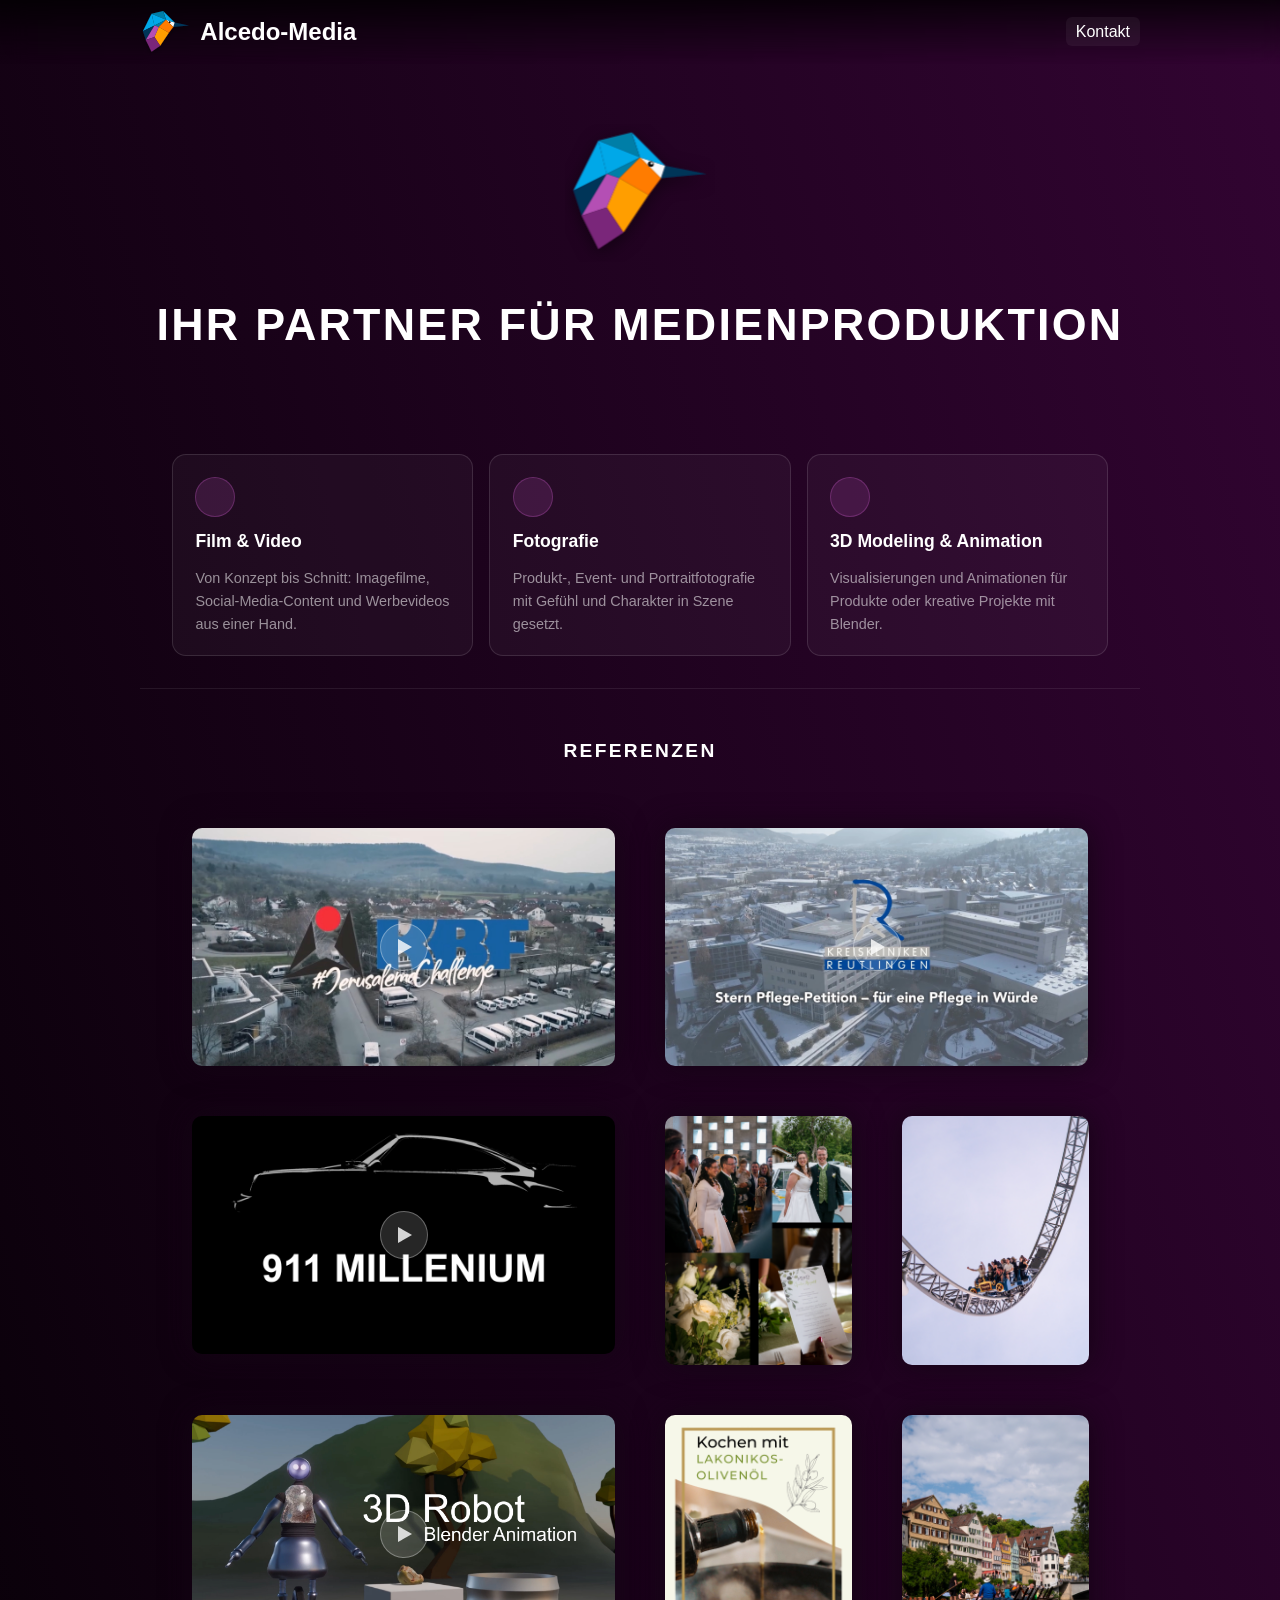
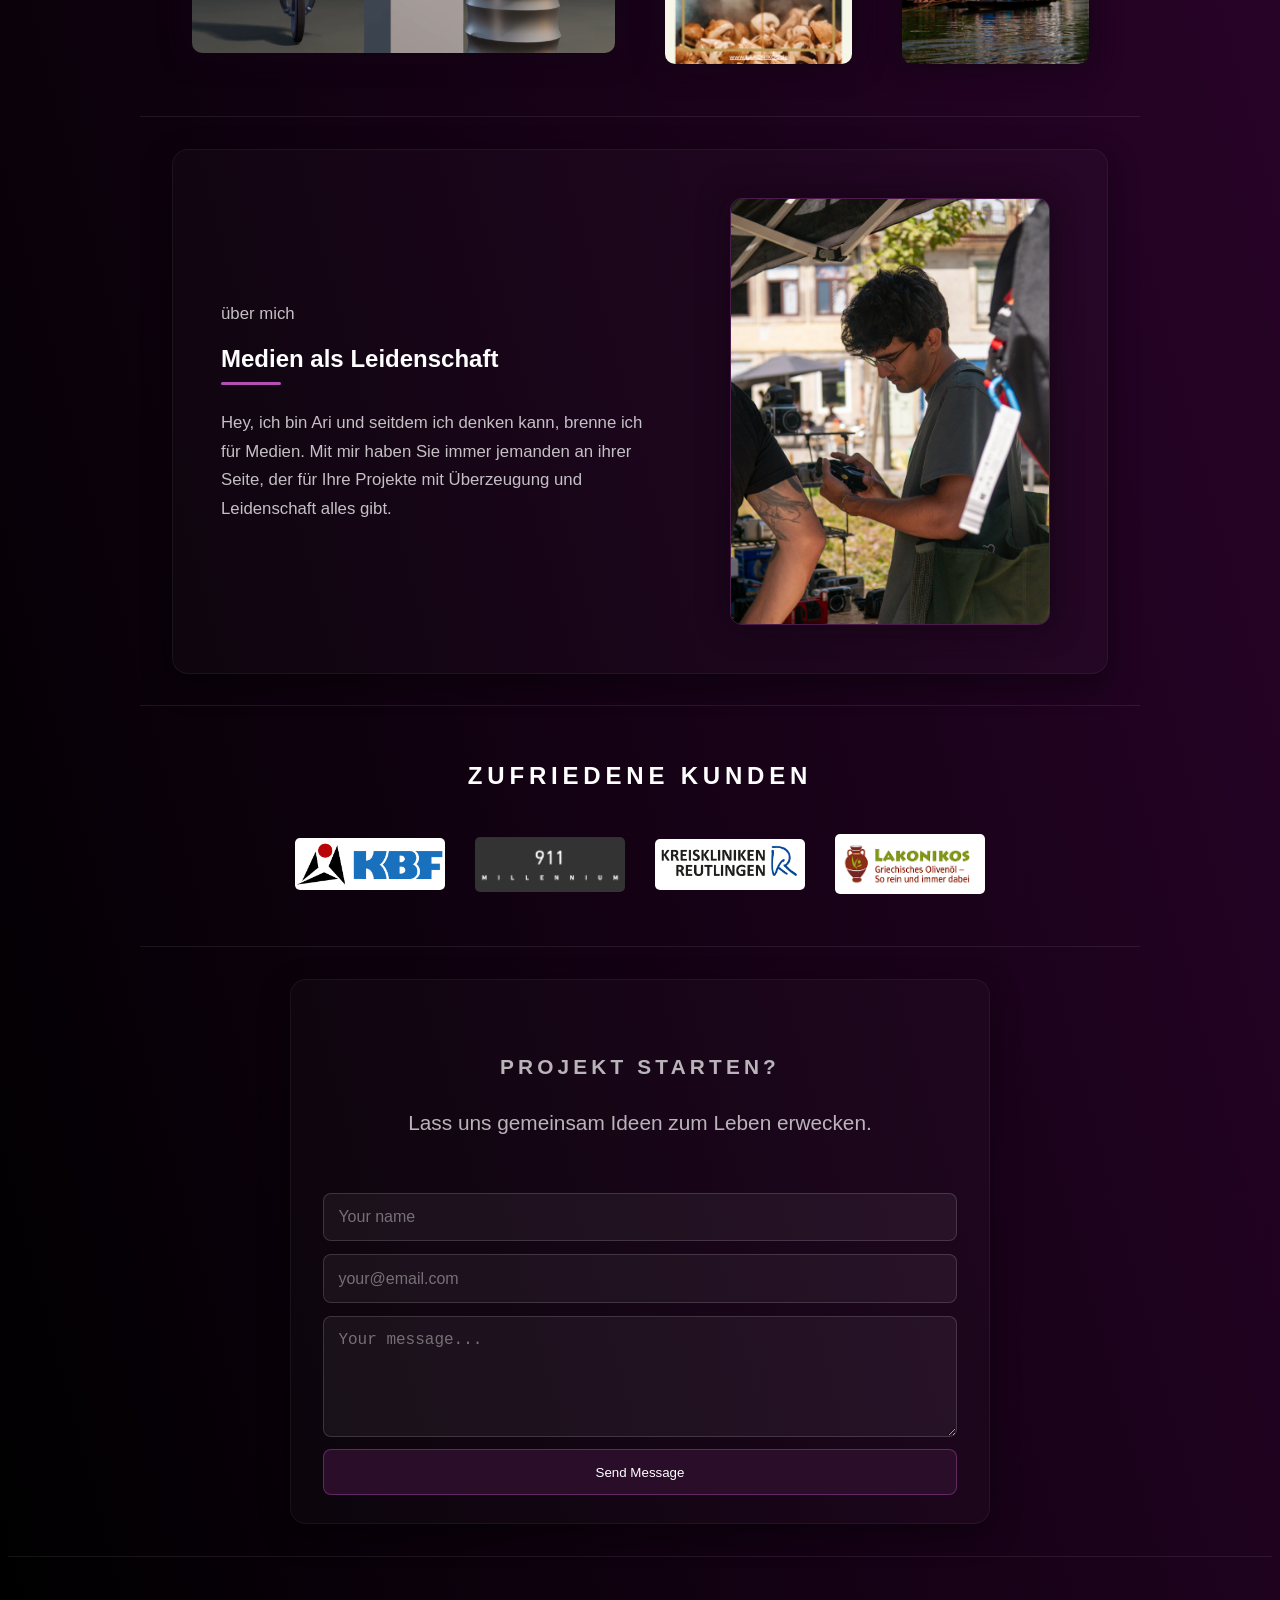
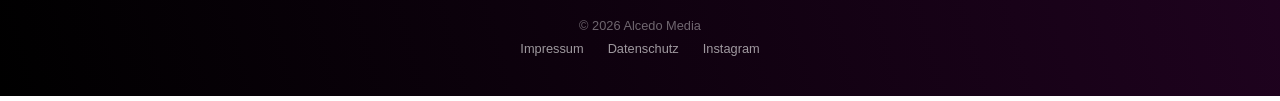
==== 2.0MeineWebsite.html @ e4ddd3fe "Commitig prototype" ====
<!DOCTYPE html>
<html lang="de">
<head>
  <meta charset="UTF-8">
  <meta name="viewport" content="width=device-width, initial-scale=1.0">
  <title>Alcedo Media</title>
  <link rel="icon" type="image/svg+xml" href="./logo.svg">
  <link rel="stylesheet" href="style.css">
  <link rel="stylesheet" href="https://cdn.jsdelivr.net/npm/@tabler/icons-webfont@latest/tabler-icons.min.css">
</head>

<body>

  <!-- ── Hero-Bereich ──────────────────────────────────────── -->
<br>
<br>
<div class="logo-container">
    <svg xmlns="http://www.w3.org/2000/svg" viewBox="20 30 180 165" class="anim-logo centered-logo">
      <defs>
        <filter id="glow" x="-20%" y="-20%" width="140%" height="140%">
          <feDropShadow dx="0" dy="5" stdDeviation="10" flood-color="rgba(0,0,0,0.5)"/>
        </filter>
      </defs>
      <g filter="url(#glow)" class="logo-group">
        <polygon points="190,90 140,80 135,95" fill="#003459" class="draw-item" />
        <polygon points="135,95 140,80 110,70" fill="#f8f9fa" class="draw-item" />
        <polygon points="140,80 100,40 110,70" fill="#00A8E8" class="draw-item" />
        <polygon points="100,40 60,50 110,70" fill="#007EA7" class="draw-item" />
        <polygon points="60,50 70,90 110,70" fill="#00A8E8" class="draw-item" />
        <polygon points="110,70 70,90 85,95" fill="#007EA7" class="draw-item" />
        <polygon points="60,50 30,110 70,90" fill="#00A8E8" class="draw-item" />
        <polygon points="70,90 30,110 40,140" fill="#003459" class="draw-item" />
        <polygon points="110,70 135,95 120,115 85,95" fill="#FF7B00" class="draw-item" />
        <polygon points="120,115 90,160 70,130 85,95" fill="#FF9E00" class="draw-item" />
        <polygon points="85,95 70,90 40,140 70,130" fill="rgb(180,80,180)" class="draw-item" />
        <polygon points="40,140 70,130 90,160 60,180" fill="#7a287a" class="draw-item" />
        
        <circle cx="123" cy="78" r="3.5" fill="#000000" class="eye" />
        <circle cx="124" cy="77" r="1.5" fill="#ffffff" class="eye" />
      </g>
    </svg>
  </div>
  <h2 class="top-label">Ihr Partner für Medienproduktion</h2>


<div  class="cta-section blende-in">
  <p></p>
</div>


  <!-- ── Topbar / Navigation ───────────────────────────────── -->

<div class="topbar">
  <div class="topbar-inner">

    <a href="index.html" class="home-button">
      <img src="./logo.svg" alt="Alcedo Logo" class="inline-logo">
      Alcedo-Media
    </a>

    <!-- Hamburger Button -->
    <div class="hamburger" id="hamburger">
      <span></span>
      <span></span>
      <span></span>
    </div>

    <!-- Navigation -->
    <ul class="nav" id="nav">
      <li><a href="#contacting">Kontakt</a></li>
    </ul>

  </div>
</div>
  
  <!-- ── 3. Leistungen ─────────────────────────────────────── -->
<section id="leist">
  <p class="section-label-big"></p>
  <div class="leist-cards">

      <div class="leist-card">
      <div class="leist-card-icon">
        <i class="ti ti-video" aria-hidden="true"></i>
      </div>
      <h3 class="leist-card-title">Film & Video</h3>
      <p class="leist-card-desc">Von Konzept bis Schnitt: Imagefilme, Social-Media-Content und Werbevideos aus einer Hand.</p>
    </div>

    <div class="leist-card">
      <div class="leist-card-icon">
        <i class="ti ti-camera" aria-hidden="true"></i>
      </div>
      <h3 class="leist-card-title">Fotografie</h3>
      <p class="leist-card-desc">Produkt-, Event- und Portraitfotografie mit Gefühl und Charakter in Szene gesetzt.</p>
    </div>

  
    <div class="leist-card">
      <div class="leist-card-icon">
        <i class="ti ti-box-model" aria-hidden="true"></i>
      </div>
      <h3 class="leist-card-title">3D Modeling & Animation</h3>
      <p class="leist-card-desc">Visualisierungen und Animationen für Produkte oder kreative Projekte mit Blender.</p>
    </div>

  </div>
</section>


  <!-- ── 1. Referenzen ─────────────────────────────────────── -->
  <section id="work">
    <p class="section-label">Referenzen<br>
<br></p>
    <div class="gallery">

      <!-- Video-Items: data-youtube = YouTube-Video-ID -->
      <a href="#" data-youtube="0O08ParzMEc?si=DoXPtKa6760mO6k_"  data-caption="Bei AP-Film an der gesamten Produktion Mitgewirkt" class="gallery-item-wrapper video-item animation youtube-link">
        <img src="./KBF Jerus.jpg" alt="KBF Jerusalem">
        <div class="play-icon"></div>
      </a>

      <a href="#" data-youtube="JMG1xBxL0fE?si=UpP2_S_4k72Jt41C"  data-caption="Bei AP-Film an der gesamten Produktion Mitgewirkt" class="gallery-item-wrapper video-item animation youtube-link">
        <img src="./KK RL.jpg" alt="Kreisklinik Reutlingen">
        <div class="play-icon"></div>
      </a>

      <a href="#" data-youtube="L6qSjLmOwjU?si=tO8hRNcLg51GVo6A"  data-caption="Bei AP-Film an der gesamten Produktion Mitgewirkt" class="gallery-item-wrapper video-item animation youtube-link">
        <img src="./911MilThum.jpg" alt="911 Millionen">
        <div class="play-icon"></div>
      </a>

      <!-- Foto-Items: data-caption = Text in der Lightbox -->
      <div class="gallery-item-wrapper image-item animation" data-caption="Hochzeits Fotografie">
        <img src="./Wedding.png" alt="Hochzeit">
        <p class="gallery-caption"></p>
      </div>

      <div class="gallery-item-wrapper image-item animation" data-caption="Tripsdrill">
        <img src="./Tripsdrill.jpg" alt="Tripsdrill">
        <p class="gallery-caption"></p>
      </div>

      <a href="#" data-youtube="4t73fJJITXk" class="gallery-item-wrapper video-item animation youtube-link">
        <img src="./RobotThumb.jpg" alt="Roboter Projekt">
        <div class="play-icon"></div>
        <p class="gallery-caption"></p>
      </a>

      <div class="gallery-item-wrapper image-item animation" data-caption="Lakonikos Kochbuch">
        <img src="./Lak.jpg" alt="Lakonikos Kochbuch">
        <p class="gallery-caption"></p>
      </div>

      <div class="gallery-item-wrapper image-item animation" data-caption="Tüb. Stocherkahn">
        <img src="./Tübi.jpg" alt="Tübingen Stocherkahn">
        <p class="gallery-caption"></p>
      </div>

    </div>
  </section>


  <!-- ── 2. Über mich ──────────────────────────────────────── -->
<section id="about">
    <div class="about-grid animation">
      
      <div class="about-text-wrapper">
         <div class="text-bio">
          <p>über mich</p>
        </div>
        <h2 class="about-title">Medien als Leidenschaft</h2>
        <div class="text-bio">
          <p>Hey, ich bin Ari und seitdem ich denken kann, brenne ich für Medien. Mit mir haben Sie immer jemanden an ihrer Seite, der für Ihre Projekte mit Überzeugung und Leidenschaft alles gibt.</p>
        </div>
      </div>

      <div class="about-img-wrapper animation">
        <img src="./Protrait.jpg" class="about-img" alt="Porträtfoto">
      </div>

    </div>
  </section>


  <!-- ── 4. Zufriedene Kunden ──────────────────────────────── -->

  <section>
    <p class="section-label-mid">Zufriedene Kunden</p>
    <div class="gallery-logo animation">
      <img class="rahmen-firmen" src="./KBF.png" alt="KBF">
      <img class="rahmen-firmen" src="./911Mil.png" alt="911 Millionen">
      <img class="rahmen-firmen" src="./KlinikRl.png" alt="Kreisklinik Reutlingen">
      <img class="rahmen-firmen" src="./lak.png" alt="Lakonikos">
    </div>
  </section>


  <!-- ── 5. CTA ────────────────────────────────────────────── -->
<section id="contacting" class="cta-section">

  <div class="cta-card">

    <p class="section-label-mid" style="margin-bottom: 0.5rem;">
      Projekt starten?
    </p>

    <p style="margin-bottom: 2rem;">
      Lass uns gemeinsam Ideen zum Leben erwecken.
    </p>

    <form id="kontaktform" class="contact-form">

      <input type="text" name="name" placeholder="Your name" required>

      <input type="email" name="email" placeholder="your@email.com" required>

      <textarea name="message" rows="5" placeholder="Your message..." required></textarea>

      <button type="submit">Send Message</button>

    </form>

  </div>

</section>

  <!-- ── Footer ────────────────────────────────────────────── -->

  <footer>
    <div class="footer-content">
      <p>&copy; 2026 Alcedo Media</p>
      <div class="footer-links">
        <a href="impressum.html">Impressum</a>
        <a href="datenschutz.html">Datenschutz</a>
        
        <a href="https://www.instagram.com/ariusha_wbr/" target="_blank" >
      Instagram
    </a>
      </div>
    </div>
  </footer>


  <!-- ── YouTube-Modal ─────────────────────────────────────── -->
<div id="youtube-modal" class="modal">
  <div class="modal-content">

    <span class="close-btn">&times;</span>

    <div class="video-container">

      <div id="youtube-consent" class="youtube-consent">
        <p>  Dieses Video wird von YouTube geladen.
          Dabei können personenbezogene Daten an Google übertragen werden.</p>
        <button id="youtube-consent-btn">Video laden</button>
      </div>

      <iframe id="youtube-iframe"
        src=""
        frameborder="0"
        allow="autoplay; encrypted-media"
        allowfullscreen>
      </iframe>

    </div>

    <p id="youtube-caption" class="video-caption"></p>

  </div>
</div>
        
       

  <!-- ── Bild-Lightbox ─────────────────────────────────────── -->

  <div id="image-lightbox">
    <div class="lightbox-content">
      <span class="lightbox-close">&times;</span>
      <img id="lightbox-img" src="" alt="">
      <p class="lightbox-caption" id="lightbox-caption"></p>
    </div>
  </div>


  <!-- ── Scripts ───────────────────────────────────────────── -->

  <script src="JSFIle.js"></script>

</body>
</html>
---- style.css ----
/* =============================================================
   style.css – Alcedo Media
   Struktur:
   1.  Reset & Basis
   2.  Typografie
   3.  Navigation / Topbar
   4.  Hero-Video
   5.  Sektionen & Labels
   6.  Animationen
   7.  Galerie
   8.  Partner-Logos (Kunden)
   9.  Über-mich Bereich
   10. CTA-Bereich
   12. YouTube-Modal
   13. Bild-Lightbox
   14. Footer
   15. Responsive (max-width: 600px)
   ============================================================= */


/* ── 1. Reset & Basis ─────────────────────────────────────── */

*, *::before, *::after {
  box-sizing: border-box;
}

html {
  scroll-behavior: smooth;
  scroll-padding-top: 5rem; /* Verhindert, dass die Topbar Anker-Ziele verdeckt */
}

body {
  padding-top: 5rem; /* Platz für die fixierte Topbar */
  font-family: sans-serif;
  background: linear-gradient(75deg, rgb(0, 0, 0), rgb(50, 4, 50));
  min-height: 100vh;
}


/* ── 2. Typografie ────────────────────────────────────────── */

h1, h2 {
  color: white;
  text-align: center;
}

.top-label {
  font-size: clamp(1.8rem, 4vw, 2.8rem); /* Skaliert automatisch besser auf dem Handy */
  letter-spacing: 0.05em;
  text-transform: uppercase;
  font-weight: 800; /* Etwas dicker, damit der Verlauf besser wirkt */
  margin-bottom: 2rem;
  text-align: center;
  
  /* Der Farbverlauf-Trick */
  background: linear-gradient(90deg, #ffffff 0%, white 30%, #ffffff 100%);
  -webkit-background-clip: text;
  -webkit-text-fill-color: transparent;
  background-clip: text;
}

.section-label {
  font-size: 1.2rem;
  letter-spacing: 0.12em;
  text-transform: uppercase;
  color: white;
  margin-bottom: 1.5rem;
  font-weight: 600;
  text-align: center;
}

.section-label-big {
  font-size: 2.5rem;
  text-align: center;
  letter-spacing: 0.2em;
  text-transform: uppercase;
  color: white;
  margin-bottom: 1.5rem;
  font-weight: 600;
}

.section-label-mid {
  font-size: 1.5rem;
  text-align: center;
  letter-spacing: 0.2em;
  text-transform: uppercase;
  color: white;
  margin-bottom: 1.5rem;
  font-weight: 600;
}

/* Fließtext Biografie */
.text-bio {
  color: white;
}

/* Leistungen – Listentext */
.text-leist {
  color: white;
  font-weight: bold;
}

.leist-list {
  margin-top: 1rem;
  list-style: none;
  padding: 0;
  display: flex;
  flex-direction: column;
  gap: 0.4rem;
}

.leist-list li {
  padding-left: 1.2rem;
  position: relative;
}

/* Lila Strich als Listenpunkt */
.leist-list li::before {
  content: "–";
  position: absolute;
  left: 0;
  color: rgb(180, 80, 180);
}

.impUdat{
  font-size: 1.05rem;
  line-height: 1.7;
  color: rgba(255, 255, 255, 0.75);
  margin-bottom: 1rem;

}


/* ── 3. Navigation / Topbar ───────────────────────────────── */

.topbar {
  position: fixed;
  top: 0;
  left: 0;
  width: 100%;
  height: 4rem;
 background: linear-gradient(
    to bottom,
    rgba(0, 0, 0, 0.75),
    rgba(0, 0, 0, 0.35),
    rgba(0, 0, 0, 0)
  );
  backdrop-filter: blur(14px);
  z-index: 1000;
  display: flex;
  align-items: center;
  padding: 0 2rem;
  overflow: visible;
}

.topbar-inner {
  display: flex;
  align-items: center;
  gap: 2rem;
  width: 100%;
  max-width: 1000px;
  margin: 0 auto;
}

.home-button {
  display: flex;
  align-items: center;
  gap: 0.3rem;
  color: white;
  text-decoration: none;
  font-weight: 600;
  font-size: clamp(1.1rem, 3vw, 1.5rem);
  white-space: nowrap;
  flex-shrink: 0;
  margin-right: auto;
}

.inline-logo {
  height: 2em;
  width: auto;
  vertical-align: middle;
  margin-right: 0.2rem;
}

/* Logo-Block auf der Startseite (oberhalb der Topbar) */
.logo-container {
  display: flex;
  justify-content: center;
  align-items: center;
  width: 100%;
}

.centered-logo {
  width: 100px;
  height: 100px;
}

.nav {
  list-style: none;
  padding: 0;
  margin: 0;
  display: flex;
  gap: 0.3rem;
}

.nav a {
  color: white;
  text-decoration: none;
  font-size: clamp(0.8rem, 1.5vw, 1rem);
  padding: 6px 10px;
  transition: background-color 0.2s ease, transform 0.2s ease;
  white-space: nowrap;
  background-color: #5858581f;
  border-radius: 5px;
}

.nav a:hover {
  transform: scale(1.05);
}

/* ── Hamburger Button ───────────────────────── */

.hamburger {
  display: none;
  flex-direction: column;
  gap: 5px;
  cursor: pointer;
  margin-left: auto;
}

.hamburger span {
  width: 26px;
  height: 2px;
  background: white;
  transition: 0.3s;
}

/* ── Desktop Nav ───────────────────────────── */

.nav {
  list-style: none;
  display: flex;
  gap: 0.5rem;
  margin: 0;
  padding: 0;
}

.nav a {
  color: white;
  text-decoration: none;
  padding: 6px 10px;
  background: rgba(255,255,255,0.05);
  border-radius: 6px;
  transition: 0.2s;
}

.nav a:hover {
  background: rgba(180,80,180,0.2);
}

/* ── MOBILE ───────────────────────────── */

@media (max-width: 600px) {

  .hamburger {
    display: flex;
  }

  .nav {
    position: absolute;
    top: 4rem;
    right: 1rem;

    flex-direction: column;
    gap: 0.5rem;

    background: rgba(0,0,0,0.85);
    backdrop-filter: blur(12px);
    padding: 1rem;
    border-radius: 10px;

    display: none;
  }

  .nav.open {
    display: flex;
  }
}
/* ── 4. Hero-Video ────────────────────────────────────────── */

video.hero {
  width: 90%;
  display: block;
  margin: 2rem auto;
  box-shadow: 0 0 50px rgb(60, 30, 60);
  aspect-ratio: 21 / 9;
  object-fit: cover;
}

/* Globaler Fallback für alle sonstigen Videos */
video {
  width: 100%;
  border-radius: 10px;
  box-shadow: 0 0 50px rgb(60, 30, 60);
  transition: transform 0.2s ease, box-shadow 0.2s ease;
  display: block;
  aspect-ratio: 16 / 9;
  object-fit: cover;
}

/* Globaler Fallback für alle Bilder */
img {
  width: 100%;
  height: auto;
  display: block;
}


/* ── 5. Sektionen & Labels ────────────────────────────────── */

section {
  padding: 2rem;
  max-width: 1000px;
  margin: 0 auto;
}

section + section {
  border-top: 1px solid rgba(255, 255, 255, 0.08);
}


/* contact form */
.contact-form {
  display: flex;
  flex-direction: column;
  gap: 0.8rem;
  margin-top: 1.5rem;
}
.contact-form {
  opacity: 0;
  transform: translateY(20px);
  animation: fadeIn 0.8s ease forwards;
}

@keyframes fadeIn {
  to {
    opacity: 1;
    transform: translateY(0);
  }
}

.contact-form input,
.contact-form textarea {
  width: 100%;
  padding: 0.9rem;
  border-radius: 8px;
  border: 1px solid rgba(255,255,255,0.15);
  background: rgba(255,255,255,0.05);
  color: white;
  font-size: 1rem;
}

.contact-form input::placeholder,
.contact-form textarea::placeholder {
  color: rgba(255,255,255,0.4);
}

.contact-form button {
  padding: 0.9rem;
  background: #2a0e29;
  border: 1px solid rgba(180, 80, 180, 0.4);
  color: white;
  border-radius: 8px;
  cursor: pointer;
  transition: 0.2s;
}

.contact-form button:hover {
  background: #3d1540;
}

/* ── 6. Animationen ───────────────────────────────────────── */

/* Einblende-Animation für den Seitentitel */
@keyframes blende {
  from {
    opacity: 0;
    transform: translateX(-5px);
  }
  to {
    opacity: 1;
    transform: translateX(0);
  }
}

.blende-in {
  animation: blende 1s linear;
}

/* Scroll-Animation: von links einschweben */
@keyframes appear-x {
  from {
    opacity: 0;
    transform: translateX(-100px);
  }
  to {
    opacity: 1;
    transform: translateX(0);
  }
}


.animation {
  animation: appear-x linear both;
  animation-timeline: view();
  animation-range: entry 0% cover 30%;
  will-change: transform, opacity;
}


/* ── 7. Galerie ───────────────────────────────────────────── */

.gallery {
  display: grid;
  grid-template-columns: repeat(auto-fit, minmax(180px, 1fr));
  gap: 50px;
  padding: 20px;
  max-width: 1200px;
  margin: 0 auto;
  align-items: start;
}

.gallery-item-wrapper {
  position: relative;
  overflow: hidden;
  border-radius: 10px;
  box-shadow: 0 0 30px rgb(20, 4, 20);
  transition: transform 0.2s ease, box-shadow 0.2s ease;
  width: 100%;
  height: auto;
}

.gallery-item-wrapper:hover {
  box-shadow: 0 0 50px rgb(87, 38, 87);
}

/* Video-Items belegen 2 Spalten */
.gallery-item-wrapper.video-item {
  grid-column: span 2;
}

/* Bild-Items: Zoom-Cursor signalisiert Klickbarkeit */
.gallery-item-wrapper.image-item {
  cursor: zoom-in;
}

/* Medien innerhalb der Galerie */
.gallery-item-wrapper img,
.gallery-item-wrapper video {
  width: 100%;
  height: auto;
  aspect-ratio: 3 / 4;
  object-fit: cover;
  display: block;
  border-radius: 0;
  box-shadow: none;
  transition: none;
}

.gallery-item-wrapper.video-item img,
.gallery-item-wrapper.video-item video {
  aspect-ratio: 16 / 9;
}

/* Bildunterschrift – standardmäßig unten versteckt */
.gallery-caption {
  position: absolute;
  bottom: 0;
  left: 0;
  width: 100%;
  padding: 0.1rem 1rem 1rem;
  color: white;
  font-size: clamp(0.75rem, 1.5vw, 0.95rem);
  font-weight: 200;
  text-shadow: 2px 2px 10px rgb(16, 16, 16);
  transform: translateY(70%);
}

/* Play-Button Overlay für Video-Vorschauen */
.play-icon {
  position: absolute;
  top: 50%;
  left: 50%;
  transform: translate(-50%, -50%);
  width: 48px;
  height: 48px;
  background: rgba(255, 255, 255, 0.15);
  border: 1px solid rgba(255, 255, 255, 0.3);
  border-radius: 50%;
  display: flex;
  align-items: center;
  justify-content: center;
  transition: opacity 0.3s ease;
  pointer-events: none;
}

.play-icon::after {
  content: "";
  width: 0;
  height: 0;
  border-style: solid;
  border-width: 8px 0 8px 14px;
  border-color: transparent transparent transparent rgba(255, 255, 255, 0.8);
  margin-left: 3px;
}

.gallery-item-wrapper:hover .play-icon {
  opacity: 0;
}


/* ── 8. Partner-Logos (Kunden) ────────────────────────────── */

.gallery-logo {
  display: flex;
  justify-content: center;
  align-items: center;
  gap: 30px;
  flex-wrap: wrap;
  padding: 20px;
  width: 100%;
  margin: 0 auto;
}

.rahmen-firmen {
  width: clamp(80px, 12vw, 150px);
  height: auto;
  border-radius: 5px;
  transition: transform 0.2s ease, box-shadow 0.2s ease;
  filter: brightness(100%);
}

.rahmen-firmen:hover {
  transform: scale(1.1);
  box-shadow: 0 0 40px rgb(87, 38, 87);
}

/* ── 9. Über-mich Bereich ─────────────────────────────────── */

.about-grid {
  display: grid;
  /* Asymmetrisches Grid: Textbereich etwas breiter als der Bildbereich */
  grid-template-columns: 1.3fr 1fr;
  gap: 4rem;
  align-items: center;
  
  /* Sanfter Karten-Effekt (Glassmorphism-Ansatz) */
  background: rgba(255, 255, 255, 0.02);
  border: 1px solid rgba(255, 255, 255, 0.05);
  border-radius: 16px;
  padding: 3rem;
  box-shadow: 0 10px 30px rgba(0, 0, 0, 0.4);
}

/* Überschreibt das globale Center-Alignment für diesen Bereich */
.about-title {
  text-align: left;
  margin-top: 0;
  margin-bottom: 1.5rem;
  position: relative;
  padding-bottom: 0.8rem;
}

/* Eleganter violetter Akzentstrich unter der Überschrift */
.about-title::after {
  content: "";
  position: absolute;
  left: 0;
  bottom: 0;
  width: 60px;
  height: 3px;
  background: rgb(180, 80, 180);
  border-radius: 2px;
}

.text-bio p {
  font-size: 1.05rem;
  line-height: 1.7;
  color: rgba(255, 255, 255, 0.75);
  margin-bottom: 1rem;
}

.about-img-wrapper {
  display: flex;
  justify-content: center;
}

.about-img {
  width: 100%;
  max-width: 320px; /* Kontrollierte Maximalbreite, damit es nicht zu riesig wird */
  display: block;
  border-radius: 12px;
  box-shadow: 0 0 30px rgb(20, 4, 20);
  transition: transform 0.3s ease, box-shadow 0.3s ease;
  aspect-ratio: 3 / 4;
  object-fit: cover;
  border: 1px solid rgba(180, 80, 180, 0.3); /* Sanfter Rand passend zum Theme */
}

.about-img:hover {
  transform: scale(1.03) translateY(-5px);
  box-shadow: 0 15px 40px rgba(180, 80, 180, 0.25);
}

/* ── 10. CTA-Bereich ──────────────────────────────────────── */

.cta-section {
  text-align: center;
}

.cta-section p {
  font-size: clamp(1rem, 3vw, 1.3rem);
  color: rgba(255, 255, 255, 0.7);
  margin-bottom: 2rem;
  line-height: 1.7;
}

.cta-btn {
  display: inline-block;
  padding: 0.9rem 2.5rem;
  background: #2a0e29;
  border: 1px solid rgba(180, 80, 180, 0.4);
  border-radius: 8px;
  color: white;
  font-size: 1rem;
  text-decoration: none;
  transition: background 0.2s;
}

.cta-btn:hover {
  background: #3d1540;
}

.cta-card {
  background: rgba(255, 255, 255, 0.02);
  border: 1px solid rgba(255, 255, 255, 0.05);
  border-radius: 16px;
  padding: 3rem 2rem;
  box-shadow: 0 10px 30px rgba(0, 0, 0, 0.4);
  max-width: 700px;
  margin: 0 auto;
  text-align: center;
}

/* ── 10b. Leistungs-Karten ────────────────────────────────── */

.leist-cards {
  display: grid;
  grid-template-columns: repeat(auto-fit, minmax(220px, 1fr));
  gap: 1rem;
  margin-top: 0.5rem;
}

.leist-card {
  background: rgba(255, 255, 255, 0.04);
  border: 0.5px solid rgba(255, 255, 255, 0.12);
  border-radius: 14px;
  padding: 1.4rem 1.4rem 1.2rem;
  display: flex;
  flex-direction: column;
  gap: 0.9rem;
  transition: border-color 0.2s, background 0.2s;
}

.leist-card:hover {
  background: rgba(180, 80, 180, 0.08);
  border-color: rgba(180, 80, 180, 0.35);
}

.leist-card-icon {
  width: 40px;
  height: 40px;
  border-radius: 50%;
  background: rgba(180, 80, 180, 0.18);
  border: 1px solid rgba(180, 80, 180, 0.35);
  display: flex;
  align-items: center;
  justify-content: center;
  font-size: 18px;
  color: rgb(200, 120, 200);
}

.leist-card-title {
  font-size: 1.1rem;
  font-weight: 600;
  color: white;
  margin: 0;
}

.leist-card-desc {
  font-size: 0.9rem;
  color: rgba(255, 255, 255, 0.55);
  margin: 0;
  line-height: 1.6;
  flex: 1;
}

/* ── 12. YouTube-Modal ────────────────────────────────────── */

.modal {
  display: none; /* per JS auf flex setzen zum Öffnen */
  position: fixed;
  z-index: 2000; /* über Topbar (z-index: 1000) */
  inset: 0;
  background-color: rgba(0, 0, 0, 0.9);
  justify-content: center;
  align-items: center;
}

.modal-content {
  position: relative;
  width: 90%;
  max-width: 1000px;
}

.close-btn {
  position: absolute;
  top: -40px;
  right: 0;
  color: white;
  font-size: 40px;
  font-weight: bold;
  cursor: pointer;
  transition: color 0.2s ease;
  line-height: 1;
}

.close-btn:hover {
  color: rgb(180, 80, 180);
}

/* 16:9 Format via padding-bottom Trick */
.video-container {
  position: relative;
  padding-bottom: 56.25%; /* 9 ÷ 16 = 0.5625 */
  height: 0;
  overflow: hidden;
  border-radius: 10px;
  box-shadow: 0 0 50px rgb(87, 38, 87);
}

.video-container iframe {
  position: absolute;
  inset: 0;
  width: 100%;
  height: 100%;
}
.video-caption {
  margin-top: 1.2rem;
  text-align: center;
  color: rgba(255,255,255,0.75);
  font-size: 0.95rem;
  max-width: 80%;
  margin-left: auto;
  margin-right: auto;
}

/* ── 13. Bild-Lightbox ────────────────────────────────────── */

#image-lightbox {
  display: none; /* wird per .active-Klasse auf flex gesetzt */
  position: fixed;
  z-index: 2000;
  inset: 0;
  background-color: rgba(0, 0, 0, 0.92);
  justify-content: center;
  align-items: center;
}

#image-lightbox.active {
  display: flex;
}

.lightbox-content {
  position: relative;
  max-width: 90vw;
  max-height: 90vh;
}

/* ↓ Bildgröße anpassen: max-width & max-height nach Wunsch ändern */
.lightbox-content img {
  max-width: 60vw;
  max-height: 70vh;
  width: auto;
  height: auto;
  border-radius: 10px;
  box-shadow: 0 0 60px rgb(87, 38, 87);
  object-fit: contain;
}

.lightbox-close {
  position: absolute;
  top: -40px;
  right: 0;
  color: white;
  font-size: 40px;
  font-weight: bold;
  cursor: pointer;
  transition: color 0.2s ease;
  line-height: 1;
}

.lightbox-close:hover {
  color: rgb(180, 80, 180);
}

.lightbox-caption {
  text-align: center;
  color: rgba(255, 255, 255, 0.85);
  font-size: 1.1rem;
  font-weight: 600;
  margin-top: 0.75rem;
}


/* ── 14. Footer ───────────────────────────────────────────── */

footer {
  padding: 3rem 1rem 2rem;
  border-top: 1px solid rgba(255, 255, 255, 0.08);
  text-align: center;
}

.footer-content p {
  color: rgba(255, 255, 255, 0.4);
  font-size: 0.8rem;
  margin-bottom: 0.5rem;
}

.footer-links {
  display: flex;
  justify-content: center;
  gap: 1.5rem;
}

.footer-links a {
  color: rgba(255, 255, 255, 0.6);
  text-decoration: none;
  font-size: 0.8rem;
  transition: color 0.2s;
}

.footer-links a:hover {
  color: rgb(180, 80, 180);
}


/* ── 15. Responsive (max-width: 600px) ───────────────────── */

@media (max-width: 600px) {

   .nav {
    display: flex;          /* überschreibt das display: none */
    position: static;       /* kein absolutes Dropdown mehr */
    background: none;
    box-shadow: none;
    padding: 0;
    width: auto;
  }
   .topbar-inner {
    gap: 12rem;   
  }


  .nav.open {
    display: flex;
  }

  .home-button {
    margin-right: 0;
  }

  /* Über-mich untereinander */
  .about-grid {
    grid-template-columns: 1fr;
  }

  /* Galerie: 2 Spalten statt auto-fit */
  .gallery {
    grid-template-columns: 1fr 1fr;
    gap: 10px;
  }

  .gallery-item-wrapper.video-item {
    grid-column: span 2;
  }

  /* Lightbox auf kleinen Screens breiter */
  .lightbox-content img {
    max-width: 92vw;
    max-height: 75vh;
  }
}

/* ------------------ skallierung der über mich sektion -------------- */
/* Tablet & Mobile Breakpoint für die Über-Mich Sektion */
@media (max-width: 800px) {
  .about-grid {
    grid-template-columns: 1fr;
    gap: 2.5rem;
    padding: 2rem 1.5rem;
    text-align: center;
  }

  /* Text und Überschrift auf Mobile zentrieren */
  .about-title {
    text-align: center;
  }

  /* Akzentstrich zentrieren */
  .about-title::after {
    left: 50%;
    transform: translateX(-50%);
  }

  /* Bild-Reihenfolge ändern: Bild erscheint auf Mobile über dem Text */
  .about-img-wrapper {
    order: -1; 
  }
  
  .about-img {
    max-width: 250px; /* Bild auf dem Handy etwas kleiner */
  }
}

.youtube-consent {
  position: absolute;
  inset: 0;
  background: rgba(0,0,0,0.92);
  color: white;
  display: flex;
  flex-direction: column;
  justify-content: center;
  align-items: center;
  text-align: center;
  padding: 2rem;
  z-index: 10;
}

.youtube-consent button {
  margin-top: 1rem;
  padding: 0.8rem 1.5rem;
  border: none;
  background: rgb(180, 80, 180);
  color: white;
  cursor: pointer;
  border-radius: 6px;
}

.video-container {
  position: relative; /* WICHTIG für Overlay */
}


/* ── Kopf Logo Animation ── */

.anim-logo {
  width: 150px; /* Oder deine gewünschte Größe */
  height: auto;
  display: block;
  margin: 0 auto;
}
.draw-item {
  /* Startzustand: Keine Füllung, nur Kontur */
  fill-opacity: 0;
  stroke: rgba(255, 255, 255, 0.8); /* Etwas heller für besseren Kontrast */
  stroke-width: 1; /* Etwas dicker, damit man es gut sieht */
  
  /* Der absolut sichere Weg: Ein riesiger Wert für Dash und Offset */
  stroke-dasharray: 1000;
  stroke-dashoffset: 1000;
  
  /* Animationen zuweisen */
  animation: 
    drawLines 8s ease-out forwards, 
    fillColor 1s ease-in 0.5s forwards; /* Startet leicht verzögert */
}
.eye {
  opacity: 0;
  animation: fadeIn 0.5s ease-in 1s forwards;
}

/* Keyframes: Linien zeichnen */
@keyframes drawLines {
  to {
    stroke-dashoffset: 0;
  }
}

/* Keyframes: Farbe füllen und Kontur ausblenden */
@keyframes fillColor {
  to {
    fill-opacity: 1;
    stroke-opacity: 0;
  }
}

/* Keyframes: Augen einblenden */
@keyframes fadeIn {
  to {
    opacity: 1;
  }
}
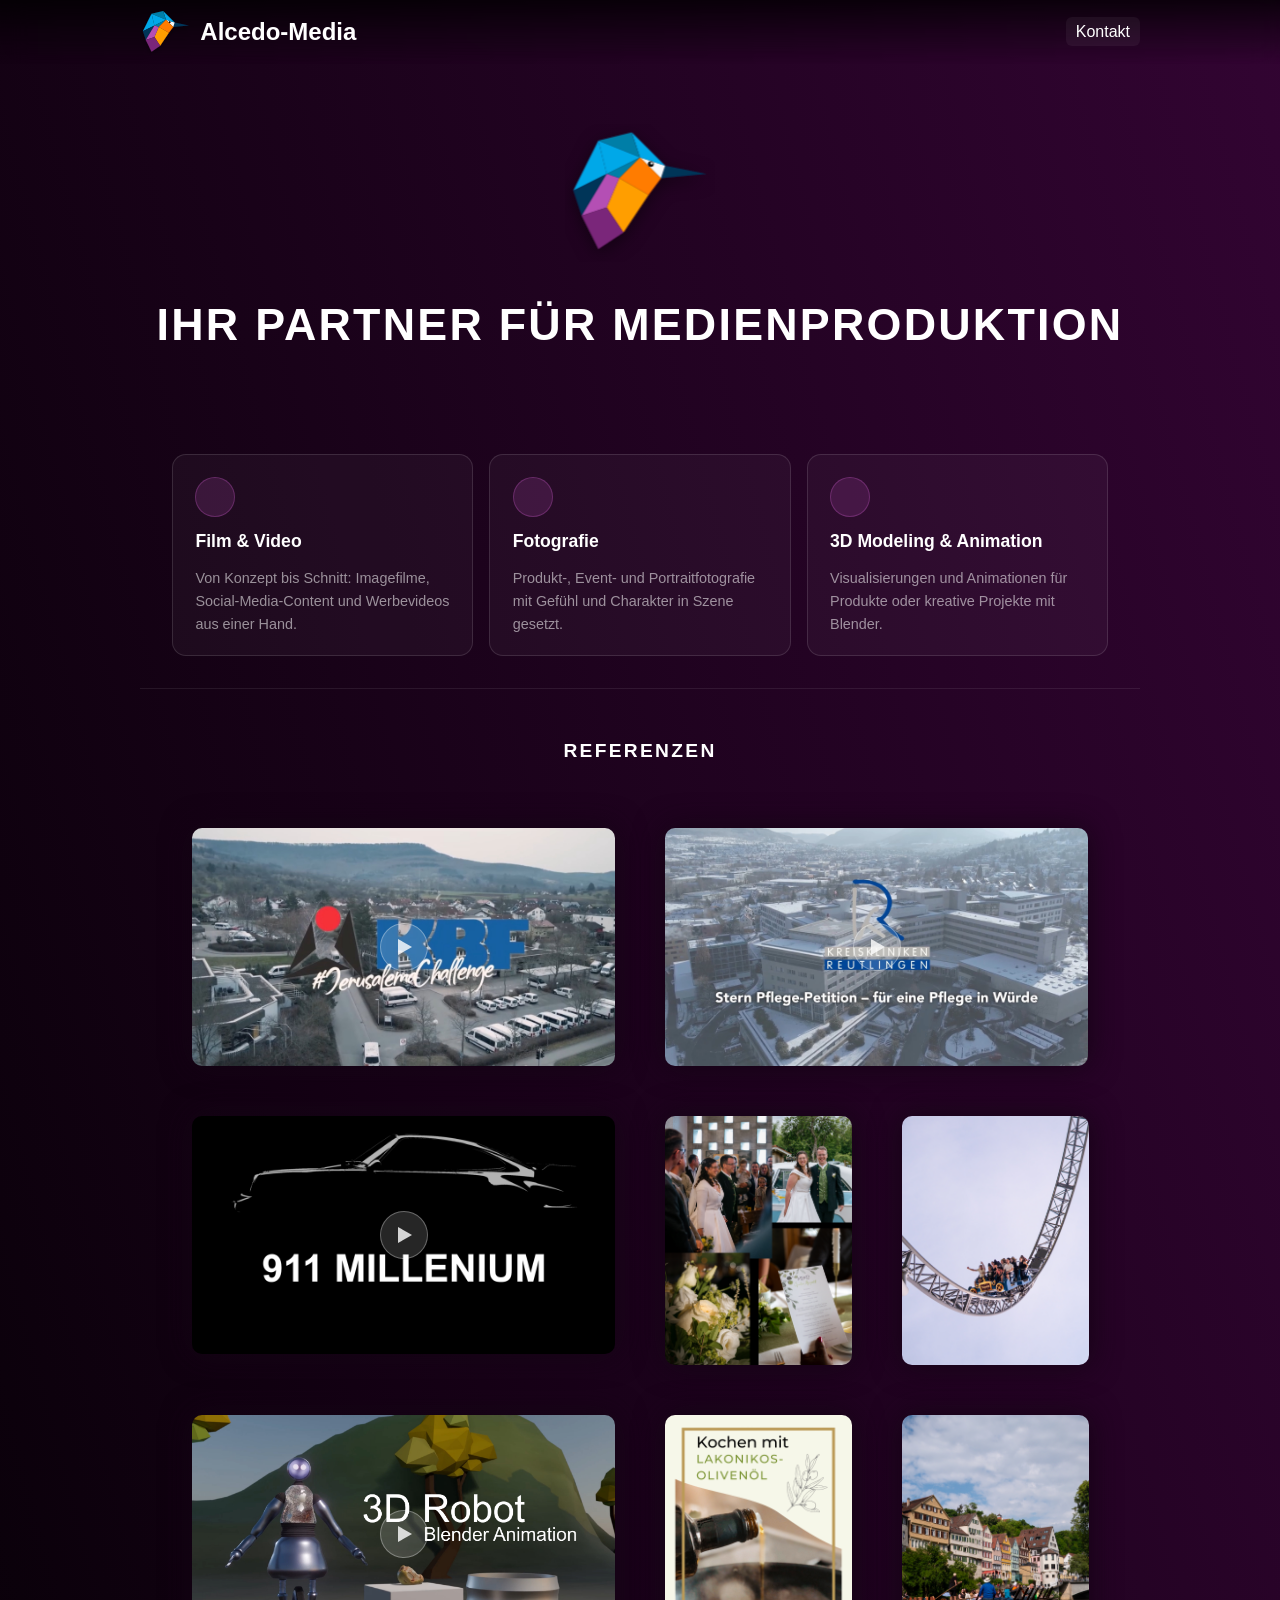
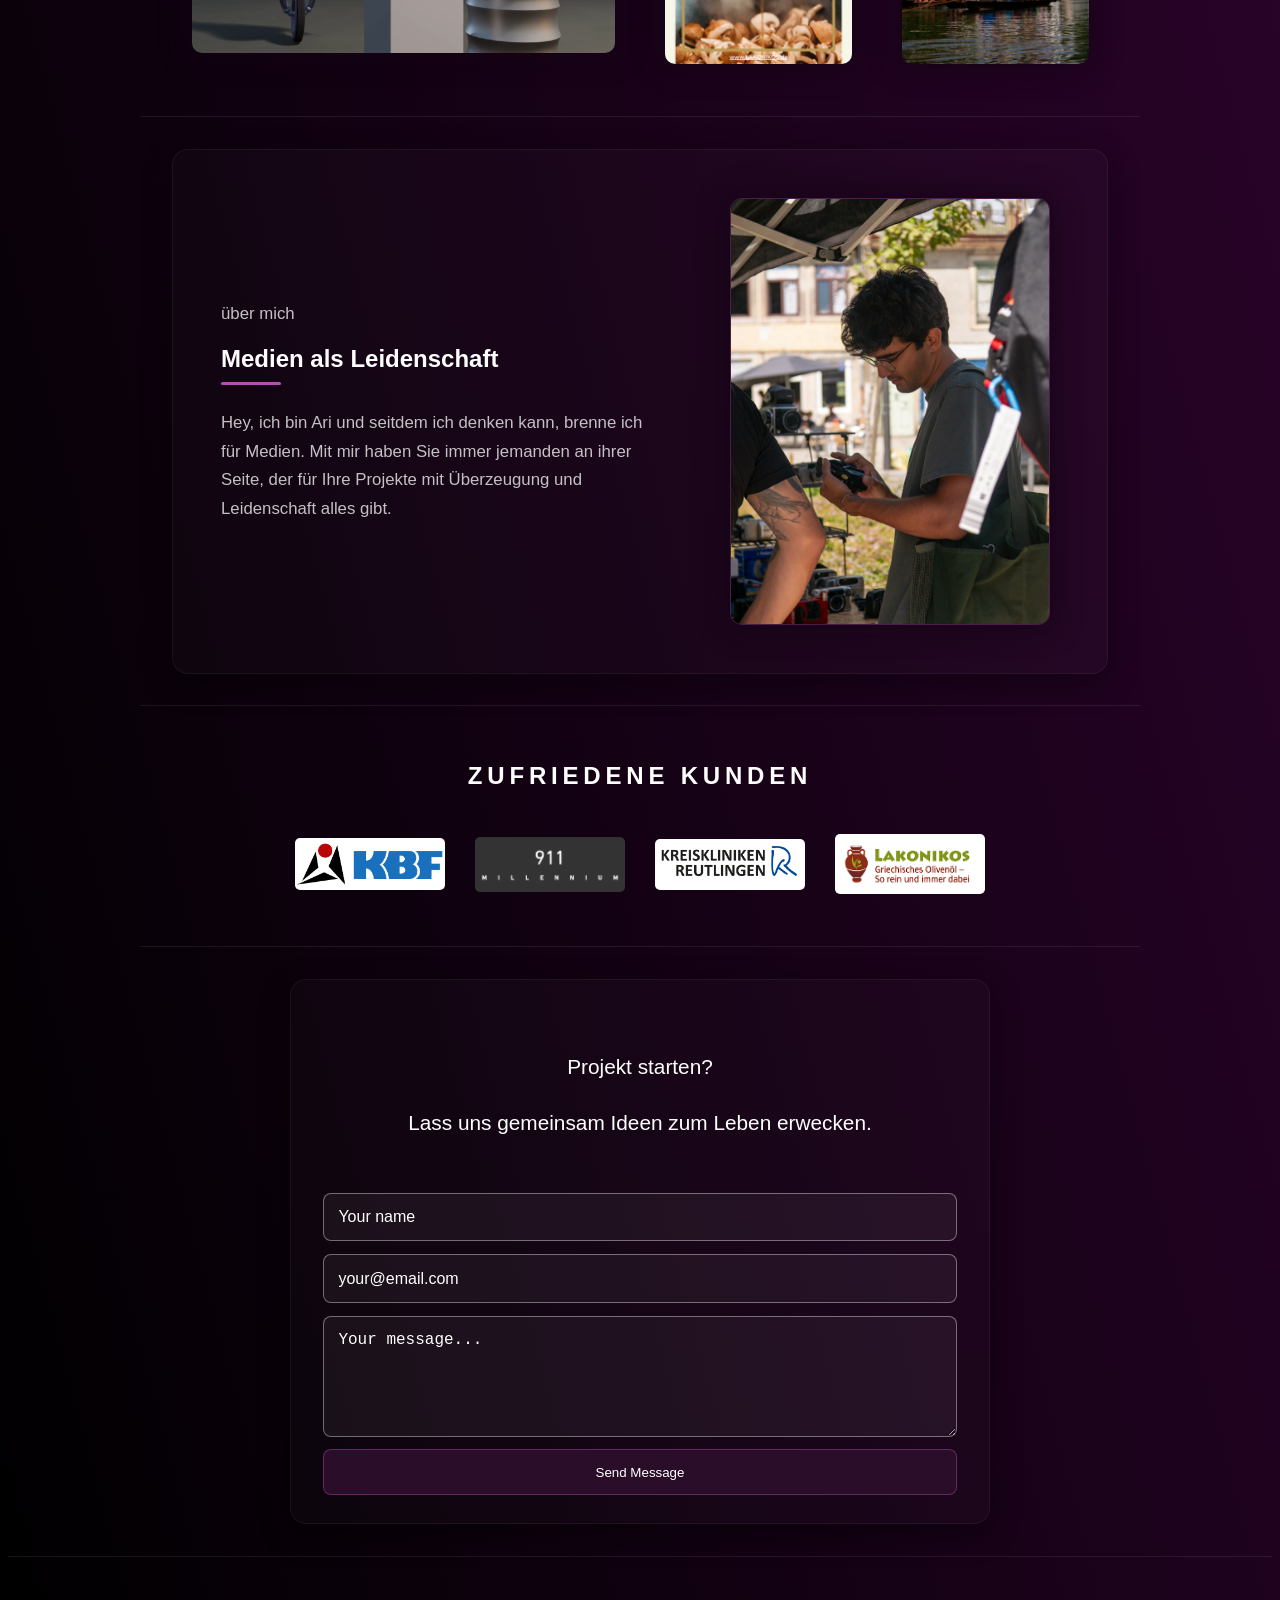
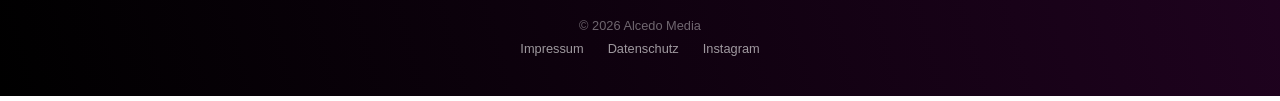
==== commit 801b3cbb: "Update 2.0MeineWebsite.html" ====
--- a/2.0MeineWebsite.html
+++ b/2.0MeineWebsite.html
@@ -51,28 +51,24 @@
   <!-- ── Topbar / Navigation ───────────────────────────────── -->
 
 <div class="topbar">
-  <div class="topbar-inner">
-
-    <a href="index.html" class="home-button">
-      <img src="./logo.svg" alt="Alcedo Logo" class="inline-logo">
-      Alcedo-Media
-    </a>
-
-    <!-- Hamburger Button -->
-    <div class="hamburger" id="hamburger">
-      <span></span>
-      <span></span>
-      <span></span>
-    </div>
-
-    <!-- Navigation -->
-    <ul class="nav" id="nav">
-      <li><a href="#contacting">Kontakt</a></li>
-    </ul>
-
-  </div>
-</div>
-  
+    <div class="topbar-inner">
+
+      <a href="index.html" class="home-button">
+        <img src="./logo.svg" alt="Alcedo Logo" class="inline-logo"> Alcedo-Media
+      </a>
+
+      <button class="hamburger" id="hamburger" aria-label="Menü öffnen">
+        <span></span>
+        <span></span>
+        <span></span>
+      </button>
+
+      <ul class="nav" id="nav">
+        <li><a href="#contacting">Kontakt</a></li>
+      </ul>
+
+    </div>
+  </div>
   <!-- ── 3. Leistungen ─────────────────────────────────────── -->
 <section id="leist">
   <p class="section-label-big"></p>
@@ -200,7 +196,7 @@
 
   <div class="cta-card">
 
-    <p class="section-label-mid" style="margin-bottom: 0.5rem;">
+    <p class="section-label-mid+" style="margin-bottom: 0.5rem;">
       Projekt starten?
     </p>
 
@@ -287,4 +283,4 @@
   <script src="JSFIle.js"></script>
 
 </body>
-</html>+</html>
--- a/style.css
+++ b/style.css
@@ -88,6 +88,15 @@
   margin-bottom: 1.5rem;
   font-weight: 600;
 }
+.section-label-mid+ {
+  font-size: 1.5rem;
+  text-align: center;
+  letter-spacing: 0.2em;
+  text-transform: uppercase;
+  color: white;
+  margin-bottom: 1.5rem;
+  font-weight: 1000;
+}
 
 /* Fließtext Biografie */
 .text-bio {
@@ -217,7 +226,6 @@
 .nav a:hover {
   transform: scale(1.05);
 }
-
 /* ── Hamburger Button ───────────────────────── */
 
 .hamburger {
@@ -258,7 +266,32 @@
   background: rgba(180,80,180,0.2);
 }
 
-/* ── MOBILE ───────────────────────────── */
+/* Hamburger-Button (nur mobil sichtbar, siehe Responsive) */
+.hamburger {
+  display: none;
+  flex-direction: column;
+  gap: 5px;
+  background: none;
+  border: none;
+  cursor: pointer;
+  padding: 4px;
+  margin-left: auto;
+  z-index: 1001;
+}
+
+.hamburger span {
+  display: block;
+  width: 24px;
+  height: 2px;
+  background: white;
+  border-radius: 2px;
+  transition: transform 0.3s ease, opacity 0.3s ease;
+}
+
+/* Hamburger → X Animation */
+.hamburger.open span:nth-child(1) { transform: translateY(7px) rotate(45deg); }
+.hamburger.open span:nth-child(2) { opacity: 0; }
+.hamburger.open span:nth-child(3) { transform: translateY(-7px) rotate(-45deg); }
 
 @media (max-width: 600px) {
 
@@ -270,16 +303,12 @@
     position: absolute;
     top: 4rem;
     right: 1rem;
-
     flex-direction: column;
-    gap: 0.5rem;
-
-    background: rgba(0,0,0,0.85);
-    backdrop-filter: blur(12px);
+    background: rgba(0,0,0,0.9);
     padding: 1rem;
     border-radius: 10px;
 
-    display: none;
+    display: none; /* <- wichtig */
   }
 
   .nav.open {
@@ -354,7 +383,7 @@
   width: 100%;
   padding: 0.9rem;
   border-radius: 8px;
-  border: 1px solid rgba(255,255,255,0.15);
+  border: 1px solid rgba(255, 255, 255, 0.39);
   background: rgba(255,255,255,0.05);
   color: white;
   font-size: 1rem;
@@ -362,7 +391,7 @@
 
 .contact-form input::placeholder,
 .contact-form textarea::placeholder {
-  color: rgba(255,255,255,0.4);
+  color: rgb(255, 255, 255);
 }
 
 .contact-form button {
@@ -620,7 +649,7 @@
 
 .cta-section p {
   font-size: clamp(1rem, 3vw, 1.3rem);
-  color: rgba(255, 255, 255, 0.7);
+  color: rgb(255, 255, 255);
   margin-bottom: 2rem;
   line-height: 1.7;
 }
@@ -858,23 +887,18 @@
 /* ── 15. Responsive (max-width: 600px) ───────────────────── */
 
 @media (max-width: 600px) {
-
-   .nav {
-    display: flex;          /* überschreibt das display: none */
-    position: static;       /* kein absolutes Dropdown mehr */
-    background: none;
-    box-shadow: none;
-    padding: 0;
-    width: auto;
-  }
-   .topbar-inner {
-    gap: 12rem;   
-  }
-
-
-  .nav.open {
-    display: flex;
-  }
+.nav {
+  transform: translateY(-10px);
+  opacity: 0;
+  pointer-events: none;
+  transition: 0.2s ease;
+}
+
+.nav.open {
+  transform: translateY(0);
+  opacity: 1;
+  pointer-events: auto;
+}
 
   .home-button {
     margin-right: 0;
@@ -1010,4 +1034,4 @@
   to {
     opacity: 1;
   }
-}+}
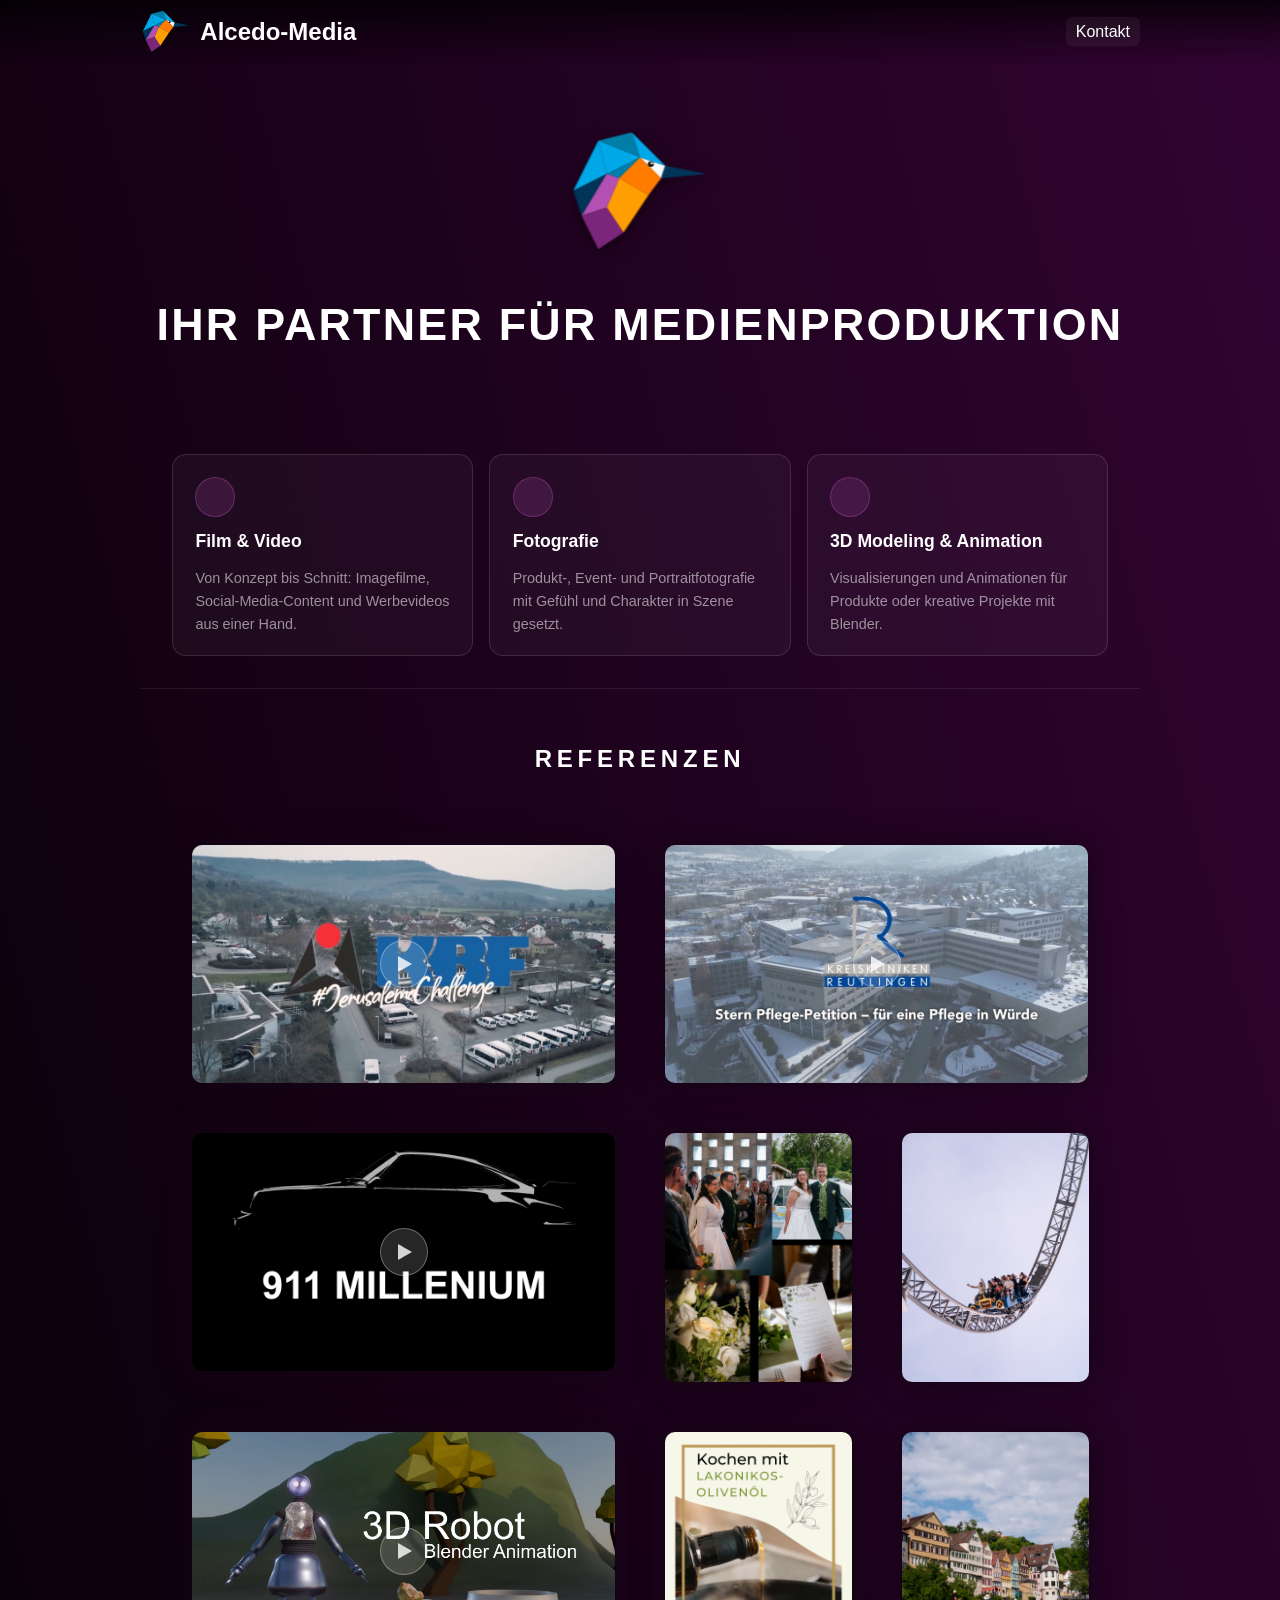
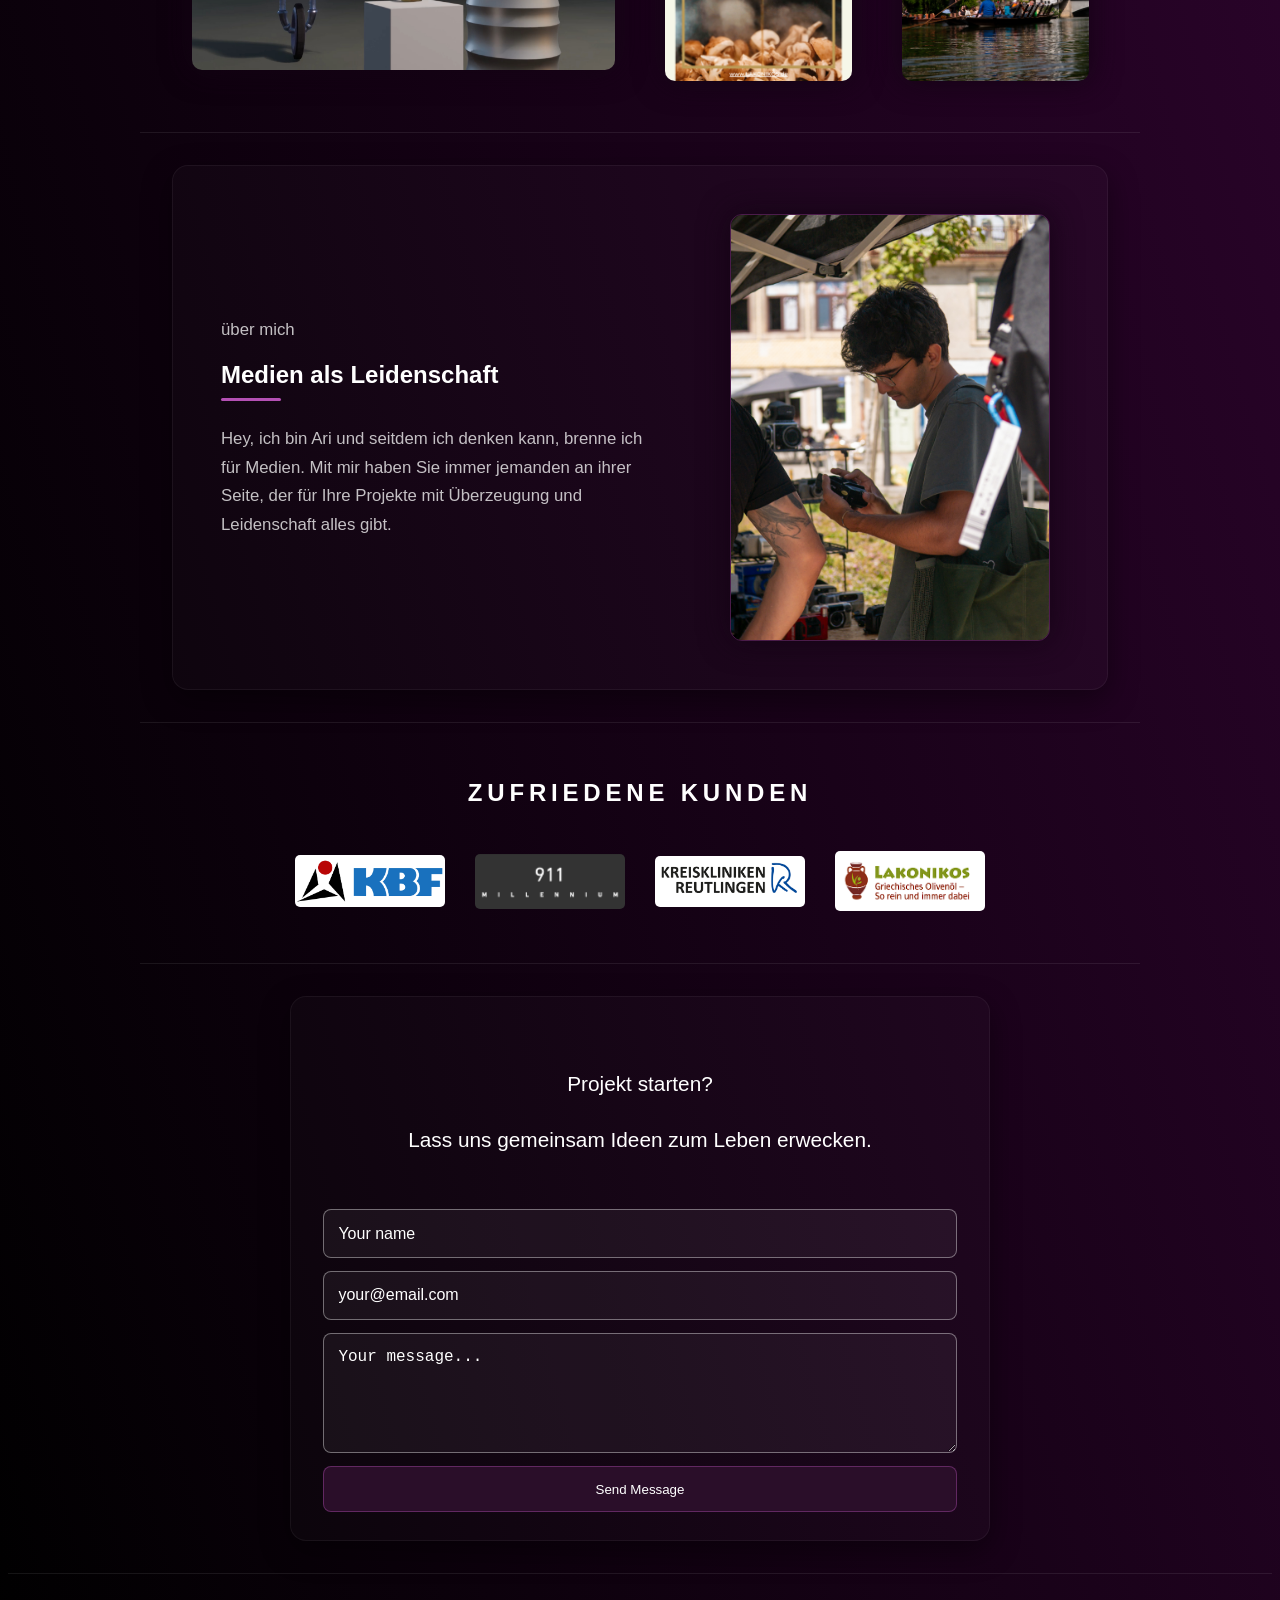
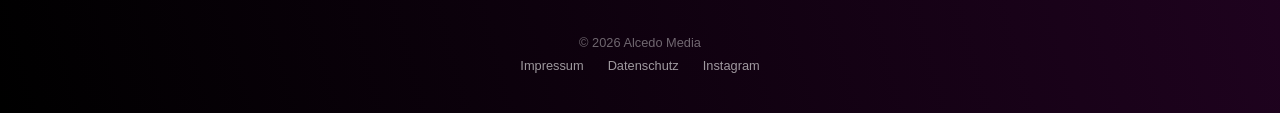
==== commit 085dd6b8: "lable big" ====
--- a/2.0MeineWebsite.html
+++ b/2.0MeineWebsite.html
@@ -105,7 +105,7 @@
 
   <!-- ── 1. Referenzen ─────────────────────────────────────── -->
   <section id="work">
-    <p class="section-label">Referenzen<br>
+    <p class="section-label-mid">Referenzen<br>
 <br></p>
     <div class="gallery">
 
